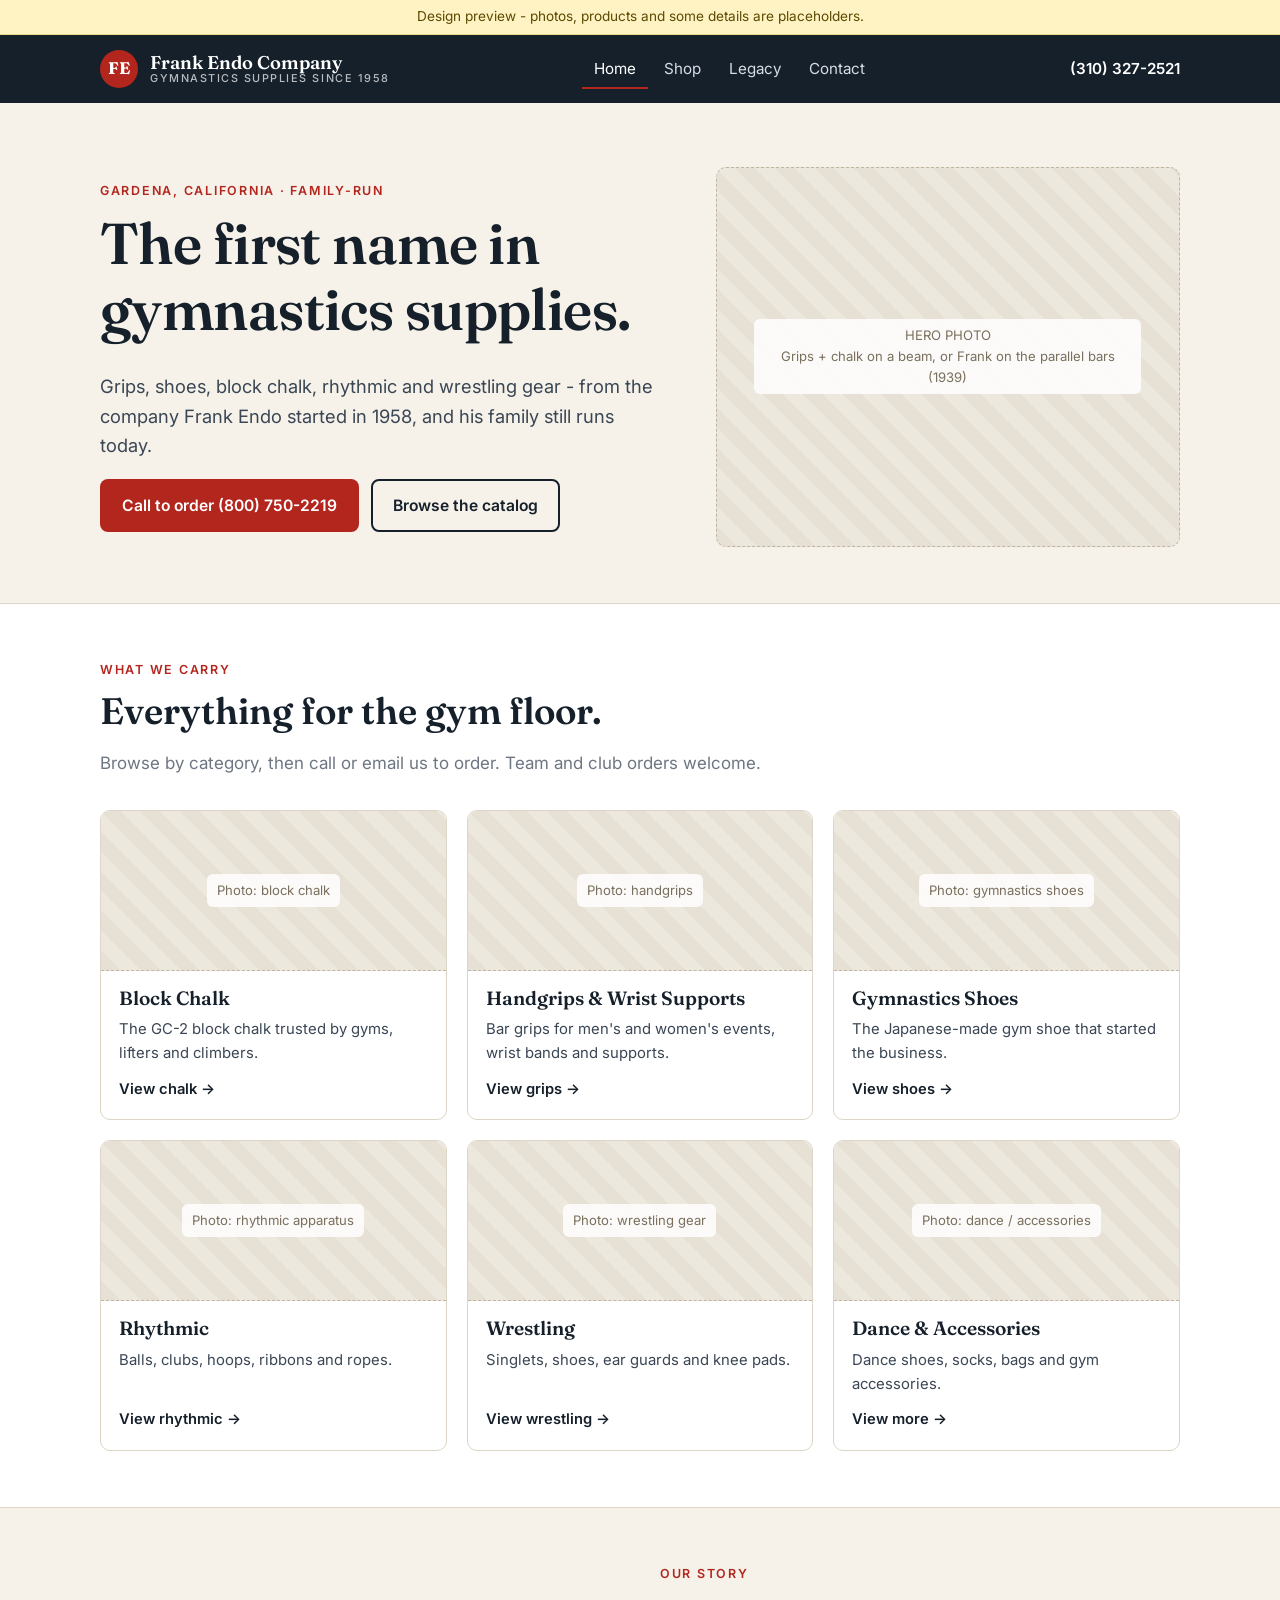
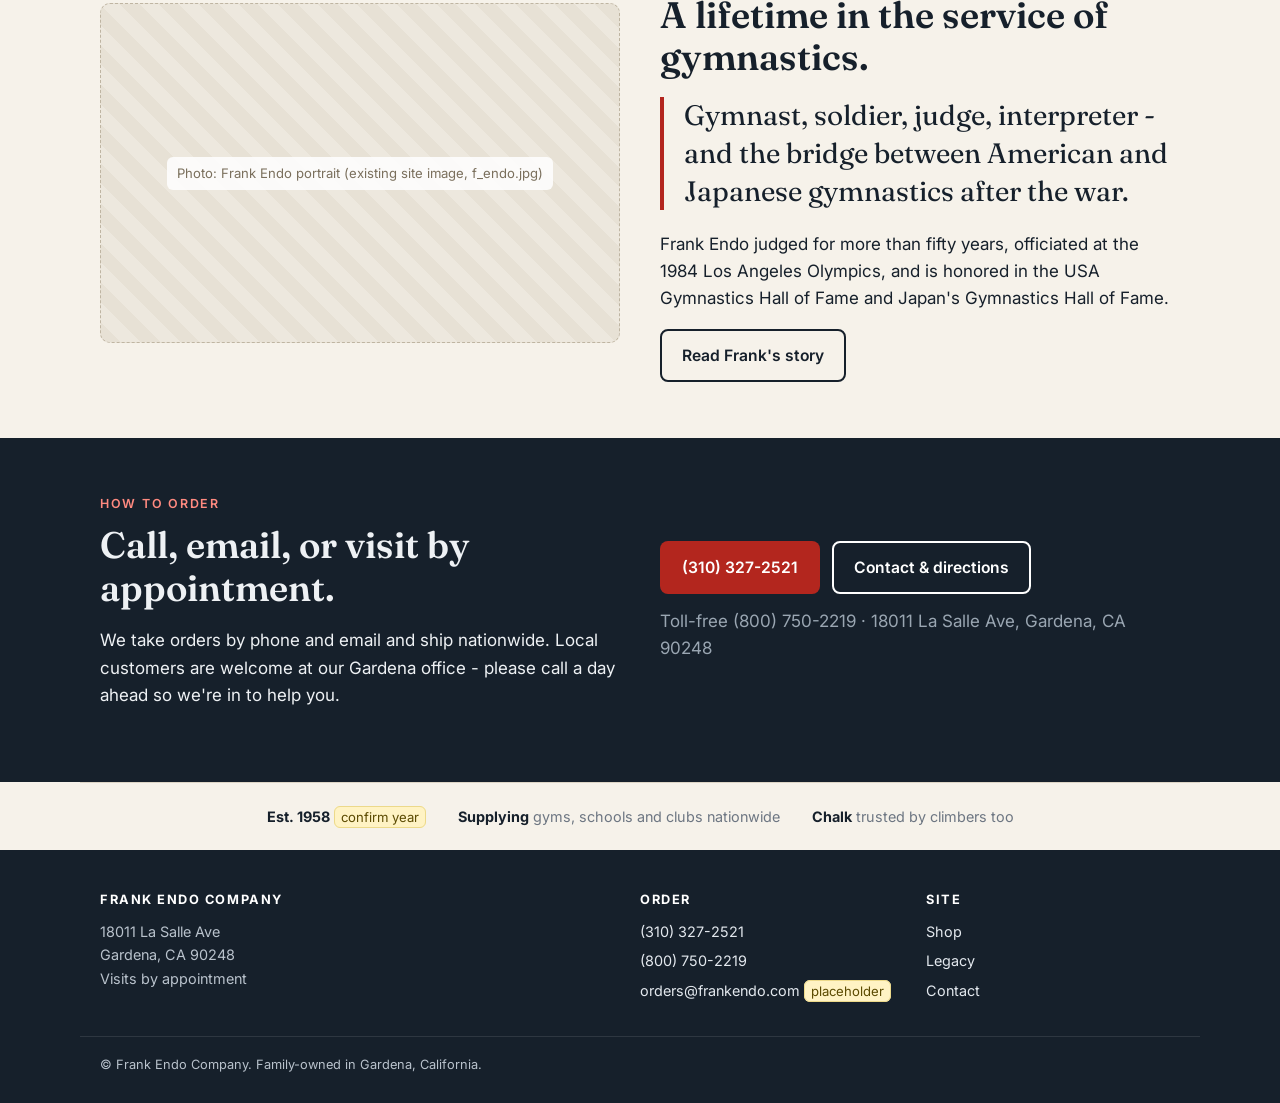
==== index.html @ 1e960a08 "Add Frank Endo demo site (placeholders)" ====
<!DOCTYPE html>
<html lang="en">
<head>
<meta charset="utf-8">
<meta name="robots" content="noindex, nofollow">
<meta name="viewport" content="width=device-width, initial-scale=1">
<title>Frank Endo Company - Gymnastics Supplies since 1958</title>
<meta name="description" content="Frank Endo Company, Gardena CA - gymnastics grips, shoes, block chalk, rhythmic and wrestling supplies. America's first gymnastics supplier. Call to order.">
<link rel="preconnect" href="https://fonts.googleapis.com">
<link href="https://fonts.googleapis.com/css2?family=Fraunces:opsz,wght@9..144,600;9..144,700&family=Inter:wght@400;500;600&display=swap" rel="stylesheet">
<link rel="stylesheet" href="styles.css">
</head>
<body>
<div class="demo-banner">Design preview - photos, products and some details are placeholders.</div>

<header class="site-header">
  <div class="wrap">
    <a class="logo" href="index.html"><span class="logo-mark">FE</span><span class="logo-text">Frank Endo Company<small>Gymnastics supplies since 1958</small></span></a>
    <nav class="nav">
      <a href="index.html" aria-current="page">Home</a>
      <a href="shop.html">Shop</a>
      <a href="legacy.html">Legacy</a>
      <a href="contact.html">Contact</a>
    </nav>
    <a class="header-call" href="tel:+13103272521">(310) 327-2521</a>
  </div>
</header>

<main>
  <section class="hero">
    <div class="wrap">
      <div>
        <span class="eyebrow">Gardena, California &middot; Family-run</span>
        <h1>The first name in gymnastics supplies.</h1>
        <p class="lead">Grips, shoes, block chalk, rhythmic and wrestling gear - from the company Frank Endo started in 1958, and his family still runs today.</p>
        <div class="btn-row">
          <a class="btn btn-primary" href="tel:+18007502219">Call to order (800) 750-2219</a>
          <a class="btn btn-ghost" href="shop.html">Browse the catalog</a>
        </div>
      </div>
      <div class="ph"><span>HERO PHOTO<br>Grips + chalk on a beam, or Frank on the parallel bars (1939)</span></div>
    </div>
  </section>

  <section class="section-alt">
    <div class="wrap">
      <div class="section-head">
        <span class="eyebrow">What we carry</span>
        <h2>Everything for the gym floor.</h2>
        <p class="muted">Browse by category, then call or email us to order. Team and club orders welcome.</p>
      </div>
      <div class="grid grid-3">
        <a class="card" href="shop.html#chalk"><div class="ph"><span>Photo: block chalk</span></div><div class="card-body"><h3>Block Chalk</h3><p>The GC-2 block chalk trusted by gyms, lifters and climbers.</p><span class="more">View chalk &rarr;</span></div></a>
        <a class="card" href="shop.html#grips"><div class="ph"><span>Photo: handgrips</span></div><div class="card-body"><h3>Handgrips &amp; Wrist Supports</h3><p>Bar grips for men's and women's events, wrist bands and supports.</p><span class="more">View grips &rarr;</span></div></a>
        <a class="card" href="shop.html#shoes"><div class="ph"><span>Photo: gymnastics shoes</span></div><div class="card-body"><h3>Gymnastics Shoes</h3><p>The Japanese-made gym shoe that started the business.</p><span class="more">View shoes &rarr;</span></div></a>
        <a class="card" href="shop.html#rhythmic"><div class="ph"><span>Photo: rhythmic apparatus</span></div><div class="card-body"><h3>Rhythmic</h3><p>Balls, clubs, hoops, ribbons and ropes.</p><span class="more">View rhythmic &rarr;</span></div></a>
        <a class="card" href="shop.html#wrestling"><div class="ph"><span>Photo: wrestling gear</span></div><div class="card-body"><h3>Wrestling</h3><p>Singlets, shoes, ear guards and knee pads.</p><span class="more">View wrestling &rarr;</span></div></a>
        <a class="card" href="shop.html#more"><div class="ph"><span>Photo: dance / accessories</span></div><div class="card-body"><h3>Dance &amp; Accessories</h3><p>Dance shoes, socks, bags and gym accessories.</p><span class="more">View more &rarr;</span></div></a>
      </div>
    </div>
  </section>

  <section>
    <div class="wrap grid grid-2">
      <div class="ph" style="min-height:340px"><span>Photo: Frank Endo portrait (existing site image, f_endo.jpg)</span></div>
      <div>
        <span class="eyebrow">Our story</span>
        <h2>A lifetime in the service of gymnastics.</h2>
        <p class="pull">Gymnast, soldier, judge, interpreter - and the bridge between American and Japanese gymnastics after the war.</p>
        <p style="margin-top:1.2em">Frank Endo judged for more than fifty years, officiated at the 1984 Los Angeles Olympics, and is honored in the USA Gymnastics Hall of Fame and Japan's Gymnastics Hall of Fame.</p>
        <a class="btn btn-ghost" href="legacy.html">Read Frank's story</a>
      </div>
    </div>
  </section>

  <section class="section-dark">
    <div class="wrap grid grid-2">
      <div>
        <span class="eyebrow">How to order</span>
        <h2>Call, email, or visit by appointment.</h2>
        <p>We take orders by phone and email and ship nationwide. Local customers are welcome at our Gardena office - please call a day ahead so we're in to help you.</p>
      </div>
      <div>
        <div class="btn-row">
          <a class="btn btn-primary" href="tel:+13103272521">(310) 327-2521</a>
          <a class="btn btn-ghost" style="color:#fff" href="contact.html">Contact &amp; directions</a>
        </div>
        <p class="muted" style="margin-top:14px;color:#9aa6b2">Toll-free (800) 750-2219 &middot; 18011 La Salle Ave, Gardena, CA 90248</p>
      </div>
    </div>
  </section>

  <div class="wrap strip">
    <span><strong>Est. 1958</strong> <span class="note">confirm year</span></span>
    <span><strong>Supplying</strong> gyms, schools and clubs nationwide</span>
    <span><strong>Chalk</strong> trusted by climbers too</span>
  </div>
</main>

<footer class="site-footer">
  <div class="wrap">
    <div>
      <h4>Frank Endo Company</h4>
      <p>18011 La Salle Ave<br>Gardena, CA 90248<br>Visits by appointment</p>
    </div>
    <div>
      <h4>Order</h4>
      <ul><li><a href="tel:+13103272521">(310) 327-2521</a></li><li><a href="tel:+18007502219">(800) 750-2219</a></li><li><a href="mailto:orders@frankendo.com">orders@frankendo.com</a> <span class="note">placeholder</span></li></ul>
    </div>
    <div>
      <h4>Site</h4>
      <ul><li><a href="shop.html">Shop</a></li><li><a href="legacy.html">Legacy</a></li><li><a href="contact.html">Contact</a></li></ul>
    </div>
  </div>
  <div class="footer-base">&copy; Frank Endo Company. Family-owned in Gardena, California.</div>
</footer>
<a class="call-bar" href="tel:+13103272521">Call to order </body>middot; (310) 327-2521</a>
</body>
</html>
---- styles.css ----
/* Frank Endo Company - demo site (placeholders) */
:root {
  --ink: #16202b;
  --ink-soft: #3a4654;
  --paper: #f6f2ea;
  --card: #ffffff;
  --line: #ddd5c6;
  --red: #b3261e;
  --red-dark: #8c1c16;
  --muted: #6d7682;
  --ph: #e7e1d5;
  --radius: 10px;
  --wrap: 1120px;
}

* { box-sizing: border-box; }
html { -webkit-text-size-adjust: 100%; }
body {
  margin: 0;
  background: var(--paper);
  color: var(--ink);
  font: 17px/1.6 "Inter", system-ui, -apple-system, "Segoe UI", sans-serif;
}
img { max-width: 100%; display: block; }
a { color: var(--red); }
h1, h2, h3 { font-family: "Fraunces", Georgia, serif; line-height: 1.15; margin: 0 0 .5em; font-weight: 600; }
h1 { font-size: clamp(2.2rem, 5vw, 3.6rem); letter-spacing: -.01em; }
h2 { font-size: clamp(1.6rem, 3.2vw, 2.3rem); }
h3 { font-size: 1.2rem; }
p { margin: 0 0 1em; }

.wrap { max-width: var(--wrap); margin: 0 auto; padding: 0 20px; }
.eyebrow { font-size: .78rem; letter-spacing: .14em; text-transform: uppercase; color: var(--red); font-weight: 600; margin-bottom: .8em; display: block; }
.muted { color: var(--muted); }

/* Demo banner */
.demo-banner { background: #fff3c4; color: #5b4a00; font-size: .85rem; text-align: center; padding: 6px 16px; border-bottom: 1px solid #ecd98a; }

/* Header */
.site-header { background: var(--ink); color: #fff; position: sticky; top: 0; z-index: 10; }
.site-header .wrap { display: flex; align-items: center; justify-content: space-between; gap: 16px; min-height: 68px; flex-wrap: wrap; }
.logo { display: flex; align-items: center; gap: 12px; color: #fff; text-decoration: none; }
.logo-mark { width: 38px; height: 38px; border-radius: 50%; background: var(--red); display: grid; place-items: center; font-family: "Fraunces", serif; font-weight: 700; font-size: 1.05rem; }
.logo-text { font-family: "Fraunces", serif; font-size: 1.15rem; font-weight: 600; line-height: 1.1; }
.logo-text small { display: block; font-family: "Inter", sans-serif; font-size: .68rem; letter-spacing: .14em; text-transform: uppercase; opacity: .7; font-weight: 500; }
.nav { display: flex; gap: 4px; flex-wrap: wrap; }
.nav a { color: #d7dde4; text-decoration: none; padding: 8px 12px; border-radius: 6px; font-size: .95rem; }
.nav a:hover { color: #fff; background: rgba(255,255,255,.08); }
.nav a[aria-current="page"] { color: #fff; box-shadow: inset 0 -2px 0 var(--red); border-radius: 0; }
.header-call { color: #fff; text-decoration: none; font-weight: 600; font-size: .95rem; white-space: nowrap; }

/* Buttons */
.btn { display: inline-block; padding: 12px 20px; border-radius: 8px; text-decoration: none; font-weight: 600; font-size: .98rem; border: 2px solid transparent; }
.btn-primary { background: var(--red); color: #fff; }
.btn-primary:hover { background: var(--red-dark); }
.btn-ghost { border-color: currentColor; color: var(--ink); }
.btn-row { display: flex; gap: 12px; flex-wrap: wrap; }

/* Placeholder image */
.ph {
  background: repeating-linear-gradient(45deg, var(--ph) 0 14px, #ede8de 14px 28px);
  border: 1px dashed #bfb5a2; border-radius: var(--radius);
  display: grid; place-items: center; text-align: center;
  color: #7a6f5c; font-size: .82rem; padding: 16px; min-height: 180px;
}
.ph span { background: rgba(255,255,255,.85); padding: 6px 10px; border-radius: 6px; max-width: 90%; }

/* Hero */
.hero { padding: 64px 0 56px; }
.hero .wrap { display: grid; grid-template-columns: 1.1fr .9fr; gap: 48px; align-items: center; }
.hero p.lead { font-size: 1.15rem; color: var(--ink-soft); max-width: 34em; }
.hero .ph { min-height: 380px; }

/* Sections */
section { padding: 56px 0; }
.section-alt { background: var(--card); border-top: 1px solid var(--line); border-bottom: 1px solid var(--line); }
.section-dark { background: var(--ink); color: #eef1f4; }
.section-dark .eyebrow { color: #ff8a80; }
.section-head { max-width: 40em; margin-bottom: 32px; }

/* Grids + cards */
.grid { display: grid; gap: 20px; }
.grid-3 { grid-template-columns: repeat(3, 1fr); }
.grid-4 { grid-template-columns: repeat(4, 1fr); }
.grid-2 { grid-template-columns: repeat(2, 1fr); gap: 40px; align-items: center; }
.card { background: var(--card); border: 1px solid var(--line); border-radius: var(--radius); overflow: hidden; display: flex; flex-direction: column; }
.card .ph { border-radius: 0; border: 0; border-bottom: 1px dashed #bfb5a2; min-height: 160px; }
.card-body { padding: 16px 18px 18px; flex: 1; display: flex; flex-direction: column; }
.card-body p { font-size: .93rem; color: var(--ink-soft); margin-bottom: .8em; }
.card-body .more { margin-top: auto; font-weight: 600; font-size: .92rem; text-decoration: none; }
a.card { color: inherit; text-decoration: none; }
a.card:hover { border-color: var(--red); }

/* Trust strip */
.strip { display: flex; flex-wrap: wrap; gap: 12px 32px; justify-content: center; font-size: .9rem; color: var(--muted); padding: 22px 0; border-top: 1px solid var(--line); }
.strip strong { color: var(--ink); }

/* Shop */
.cat-nav { display: flex; gap: 8px; flex-wrap: wrap; margin-bottom: 8px; }
.cat-nav a { background: var(--card); border: 1px solid var(--line); padding: 7px 14px; border-radius: 999px; text-decoration: none; color: var(--ink); font-size: .9rem; }
.cat-nav a:hover { border-color: var(--red); }
.shop-cat { padding: 40px 0; border-top: 1px solid var(--line); }
.shop-cat:first-of-type { border-top: 0; }
.product .ph { min-height: 170px; }
.product .price { font-size: .85rem; color: var(--muted); }
.product .sku { font-size: .75rem; color: var(--muted); letter-spacing: .04em; }
.order-box { background: var(--ink); color: #fff; border-radius: var(--radius); padding: 28px; display: flex; gap: 24px; justify-content: space-between; align-items: center; flex-wrap: wrap; }
.order-box a { color: #fff; }

/* Legacy */
.pull { font-family: "Fraunces", serif; font-size: clamp(1.3rem, 2.6vw, 1.75rem); line-height: 1.35; border-left: 4px solid var(--red); padding-left: 20px; margin: 0; }
.timeline { list-style: none; margin: 0; padding: 0; position: relative; }
.timeline::before { content: ""; position: absolute; left: 76px; top: 6px; bottom: 6px; width: 2px; background: var(--line); }
.timeline li { display: grid; grid-template-columns: 64px 1fr; gap: 28px; padding: 14px 0; position: relative; }
.timeline li::before { content: ""; position: absolute; left: 71px; top: 22px; width: 12px; height: 12px; border-radius: 50%; background: var(--red); border: 2px solid var(--paper); }
.timeline .yr { font-family: "Fraunces", serif; font-weight: 700; font-size: 1.1rem; text-align: right; padding-top: 2px; }
.timeline h3 { margin-bottom: .25em; font-size: 1.08rem; }
.timeline p { margin: 0; color: var(--ink-soft); font-size: .96rem; }
.honors { list-style: none; padding: 0; margin: 0; display: grid; gap: 14px; grid-template-columns: repeat(2, 1fr); }
.honors li { background: var(--card); border: 1px solid var(--line); border-radius: var(--radius); padding: 18px 20px; }
.honors .yr { font-size: .8rem; color: var(--red); font-weight: 700; letter-spacing: .06em; }
.honors h3 { margin: .2em 0 .3em; font-size: 1.05rem; }
.honors p { margin: 0; font-size: .92rem; color: var(--ink-soft); }
.links-list { columns: 2; column-gap: 40px; padding-left: 1.1em; }
.links-list li { margin-bottom: .6em; break-inside: avoid; }
.note { font-size: .82rem; background: #fff3c4; border: 1px solid #ecd98a; color: #5b4a00; border-radius: 6px; padding: 2px 6px; }

/* Contact */
.contact-grid { display: grid; grid-template-columns: 1fr 1fr; gap: 40px; }
.info-block { background: var(--card); border: 1px solid var(--line); border-radius: var(--radius); padding: 24px; margin-bottom: 20px; }
.info-block h3 { margin-bottom: .4em; }
.big-phone { font-family: "Fraunces", serif; font-size: 1.7rem; font-weight: 600; color: var(--ink); text-decoration: none; display: block; }
form label { display: block; font-size: .88rem; font-weight: 600; margin: 14px 0 6px; }
form input, form textarea, form select { width: 100%; padding: 11px 12px; border: 1px solid var(--line); border-radius: 8px; font: inherit; background: #fff; }
form textarea { min-height: 120px; resize: vertical; }
form button { margin-top: 18px; cursor: pointer; }

/* Footer */
.site-footer { background: var(--ink); color: #b9c2cc; font-size: .9rem; padding: 40px 0 28px; margin-top: 0; }
.site-footer .wrap { display: grid; grid-template-columns: 2fr 1fr 1fr; gap: 32px; }
.site-footer a { color: #e3e8ee; text-decoration: none; }
.site-footer h4 { color: #fff; font-size: .8rem; letter-spacing: .12em; text-transform: uppercase; margin: 0 0 10px; }
.site-footer ul { list-style: none; padding: 0; margin: 0; }
.site-footer li { margin-bottom: 6px; }
.footer-base { max-width: var(--wrap); margin: 28px auto 0; padding: 18px 20px 0; border-top: 1px solid rgba(255,255,255,.1); font-size: .8rem; }

/* Responsive */
@media (max-width: 900px) {
  .hero .wrap, .grid-2, .contact-grid { grid-template-columns: 1fr; }
  .hero .ph { min-height: 260px; }
  .grid-4 { grid-template-columns: repeat(2, 1fr); }
  .grid-3 { grid-template-columns: repeat(2, 1fr); }
  .honors { grid-template-columns: 1fr; }
  .site-footer .wrap { grid-template-columns: 1fr 1fr; }
}
@media (max-width: 560px) {
  body { font-size: 16px; }
  .wrap { padding: 0 16px; }
  .grid-3, .grid-4 { grid-template-columns: 1fr; }
  .shop-cat .grid-4 { grid-template-columns: 1fr 1fr; gap: 12px; }
  .product .ph { min-height: 110px; }
  .product .card-body { padding: 12px; }
  .product h3 { font-size: 1rem; }
  .product .card-body p { font-size: .85rem; }
  .site-header { position: static; }
  .site-header .wrap { min-height: 0; padding-top: 10px; gap: 8px; }
  .hero .btn-row .btn { width: 100%; text-align: center; }
  .header-call { display: none; }
  .nav { width: 100%; justify-content: space-between; padding-bottom: 8px; }
  .nav a { padding: 6px 8px; }
  .links-list { columns: 1; }
  .timeline::before { left: 56px; }
  .timeline li { grid-template-columns: 44px 1fr; gap: 26px; }
  .timeline li::before { left: 51px; }
  .site-footer .wrap { grid-template-columns: 1fr; }
  section { padding: 44px 0; }
  .hero { padding: 40px 0; }
}

/* Mobile tap-to-call bar */
.call-bar { display: none; }
@media (max-width: 560px) {
  .call-bar { display: block; position: fixed; left: 12px; right: 12px; bottom: 12px; z-index: 20; background: var(--red); color: #fff; text-align: center; font-weight: 600; padding: 14px; border-radius: 10px; text-decoration: none; box-shadow: 0 6px 20px rgba(0,0,0,.25); }
  .site-footer { padding-bottom: 84px; }
}
@media (max-width: 560px) {
  .section-alt .grid-3 { grid-template-columns: 1fr 1fr; gap: 12px; }
  .section-alt .grid-3 .ph { min-height: 100px; }
  .section-alt .grid-3 .card-body { padding: 12px; }
  .section-alt .grid-3 .card-body h3 { font-size: 1rem; }
  .section-alt .grid-3 .card-body p { display: none; }
}
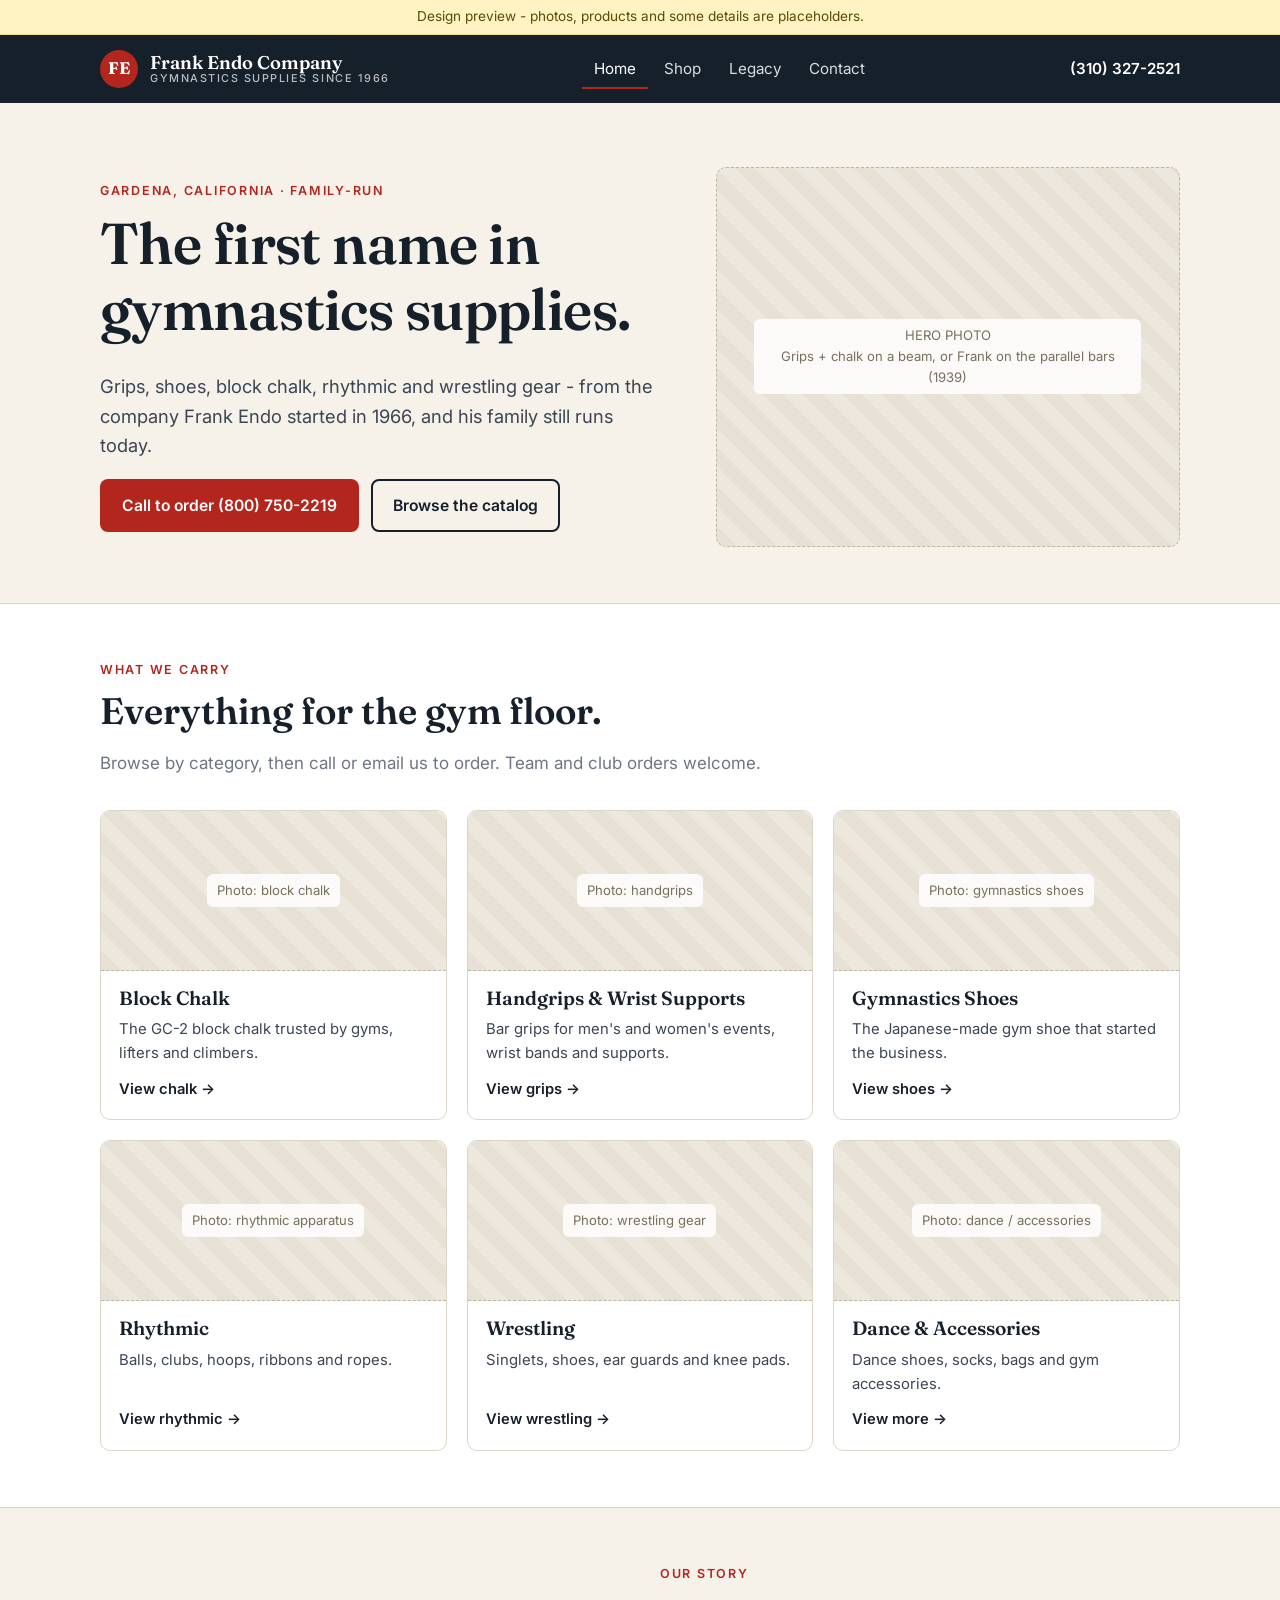
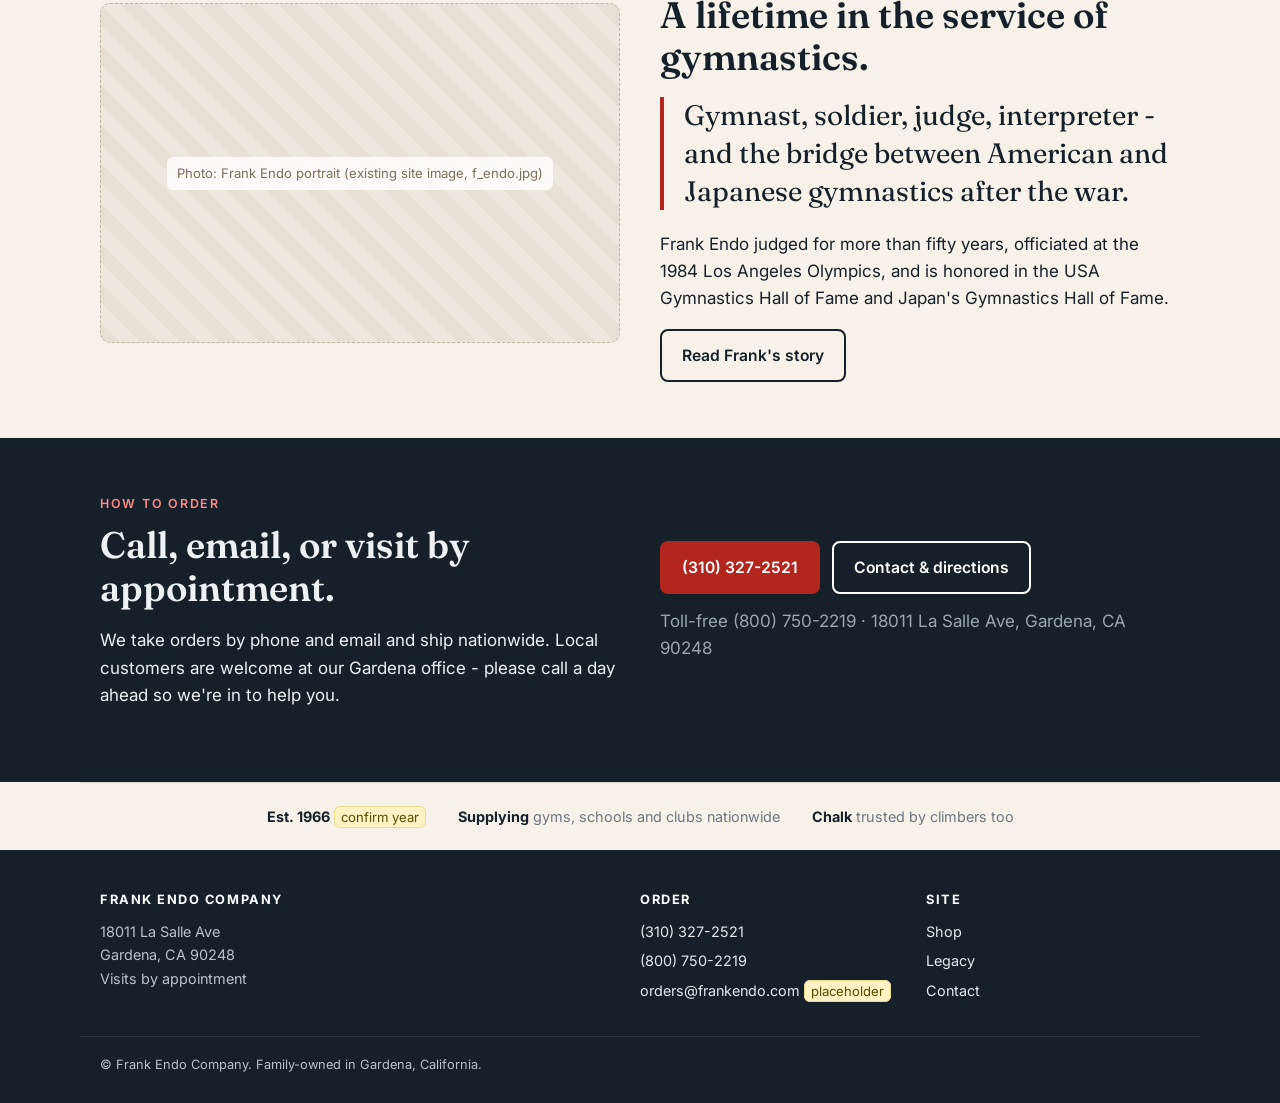
==== commit 837ee176: "Change founding year to 1966 to match frankendo.com Co-Authored-By: Claude Fable 5.1 <noreply@anthro" ====
--- a/index.html
+++ b/index.html
@@ -4,7 +4,7 @@
 <meta charset="utf-8">
 <meta name="robots" content="noindex, nofollow">
 <meta name="viewport" content="width=device-width, initial-scale=1">
-<title>Frank Endo Company - Gymnastics Supplies since 1958</title>
+<title>Frank Endo Company - Gymnastics Supplies since 1966</title>
 <meta name="description" content="Frank Endo Company, Gardena CA - gymnastics grips, shoes, block chalk, rhythmic and wrestling supplies. America's first gymnastics supplier. Call to order.">
 <link rel="preconnect" href="https://fonts.googleapis.com">
 <link href="https://fonts.googleapis.com/css2?family=Fraunces:opsz,wght@9..144,600;9..144,700&family=Inter:wght@400;500;600&display=swap" rel="stylesheet">
@@ -15,7 +15,7 @@
 
 <header class="site-header">
   <div class="wrap">
-    <a class="logo" href="index.html"><span class="logo-mark">FE</span><span class="logo-text">Frank Endo Company<small>Gymnastics supplies since 1958</small></span></a>
+    <a class="logo" href="index.html"><span class="logo-mark">FE</span><span class="logo-text">Frank Endo Company<small>Gymnastics supplies since 1966</small></span></a>
     <nav class="nav">
       <a href="index.html" aria-current="page">Home</a>
       <a href="shop.html">Shop</a>
@@ -32,7 +32,7 @@
       <div>
         <span class="eyebrow">Gardena, California &middot; Family-run</span>
         <h1>The first name in gymnastics supplies.</h1>
-        <p class="lead">Grips, shoes, block chalk, rhythmic and wrestling gear - from the company Frank Endo started in 1958, and his family still runs today.</p>
+        <p class="lead">Grips, shoes, block chalk, rhythmic and wrestling gear - from the company Frank Endo started in 1966, and his family still runs today.</p>
         <div class="btn-row">
           <a class="btn btn-primary" href="tel:+18007502219">Call to order (800) 750-2219</a>
           <a class="btn btn-ghost" href="shop.html">Browse the catalog</a>
@@ -91,7 +91,7 @@
   </section>
 
   <div class="wrap strip">
-    <span><strong>Est. 1958</strong> <span class="note">confirm year</span></span>
+    <span><strong>Est. 1966</strong> <span class="note">confirm year</span></span>
     <span><strong>Supplying</strong> gyms, schools and clubs nationwide</span>
     <span><strong>Chalk</strong> trusted by climbers too</span>
   </div>
@@ -114,6 +114,6 @@
   </div>
   <div class="footer-base">&copy; Frank Endo Company. Family-owned in Gardena, California.</div>
 </footer>
-<a class="call-bar" href="tel:+13103272521">Call to order </body>middot; (310) 327-2521</a>
+<a class="call-bar" href="tel:+13103272521">Call to order &middot; (310) 327-2521</a>
 </body>
 </html>
--- a/styles.css
+++ b/styles.css
@@ -190,3 +190,4 @@
   .section-alt .grid-3 .card-body h3 { font-size: 1rem; }
   .section-alt .grid-3 .card-body p { display: none; }
 }
+@media (max-width: 900px) { .header-call { display: none; } }
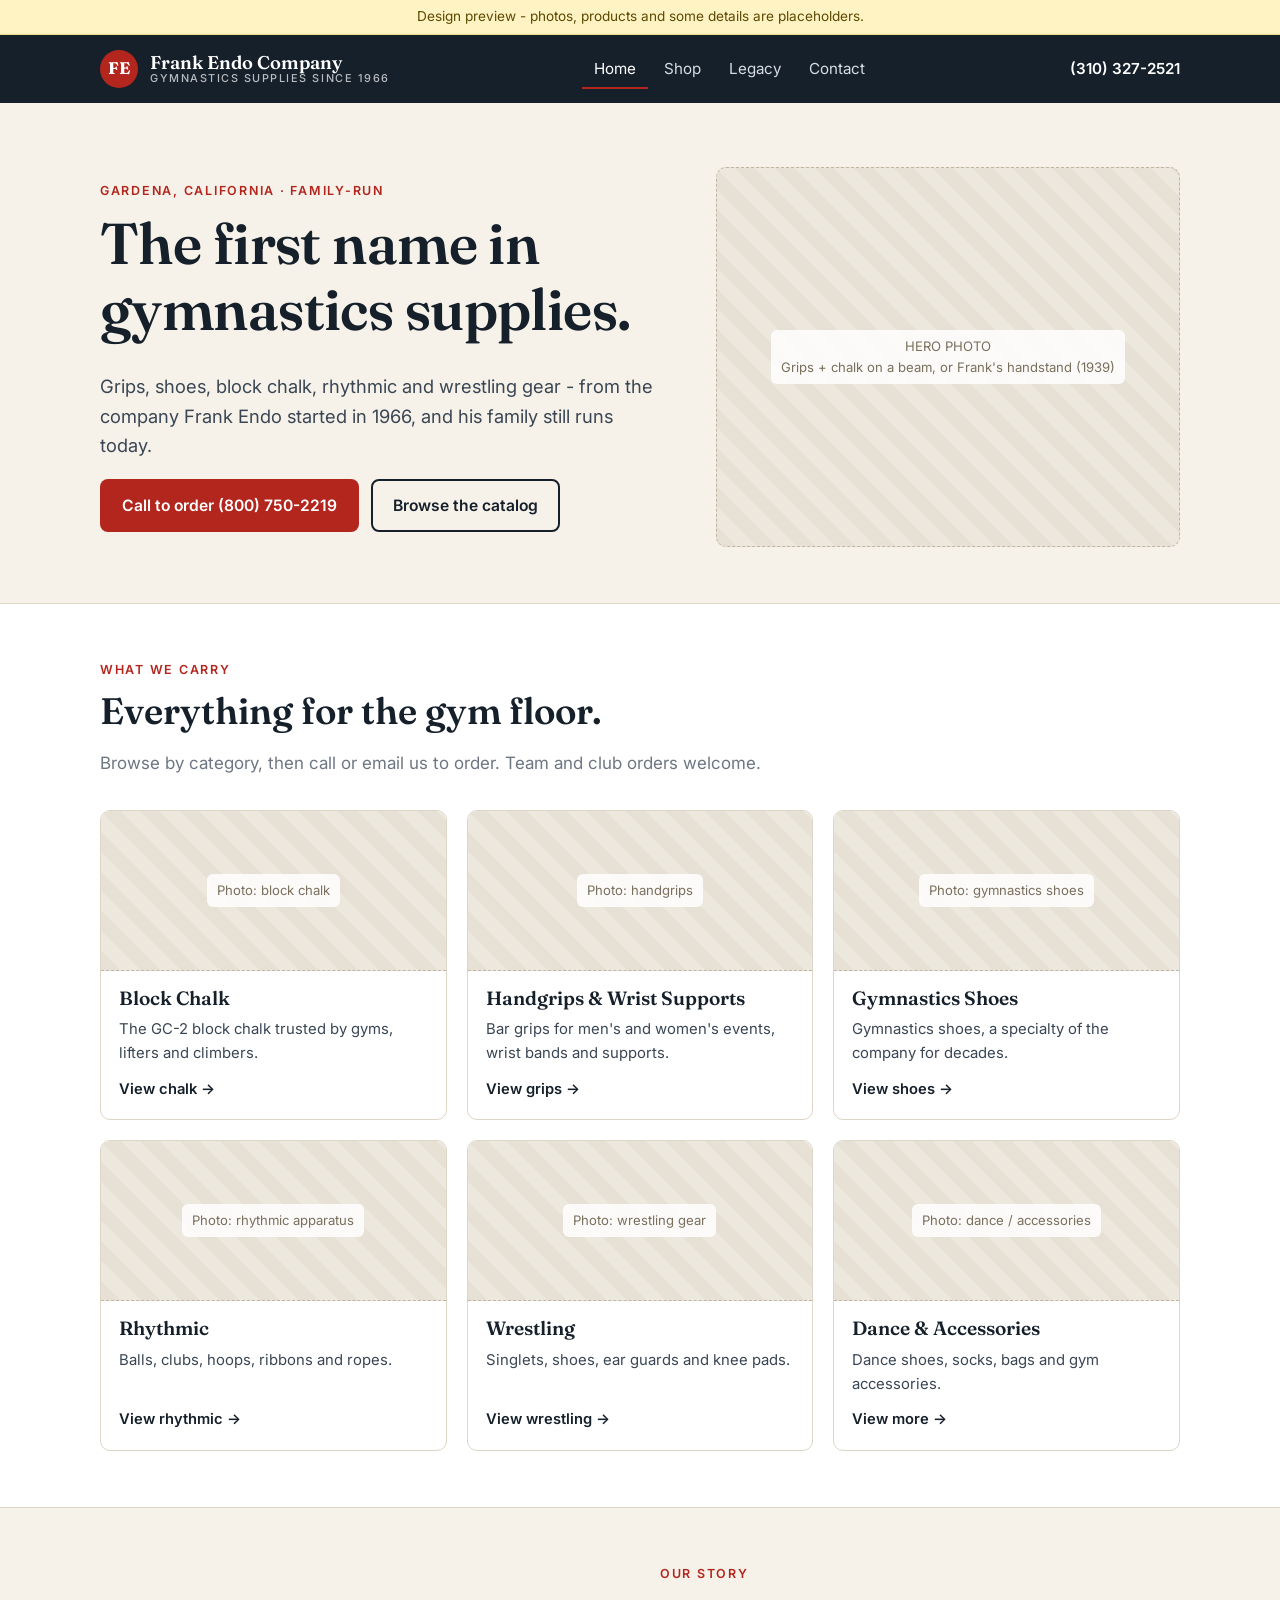
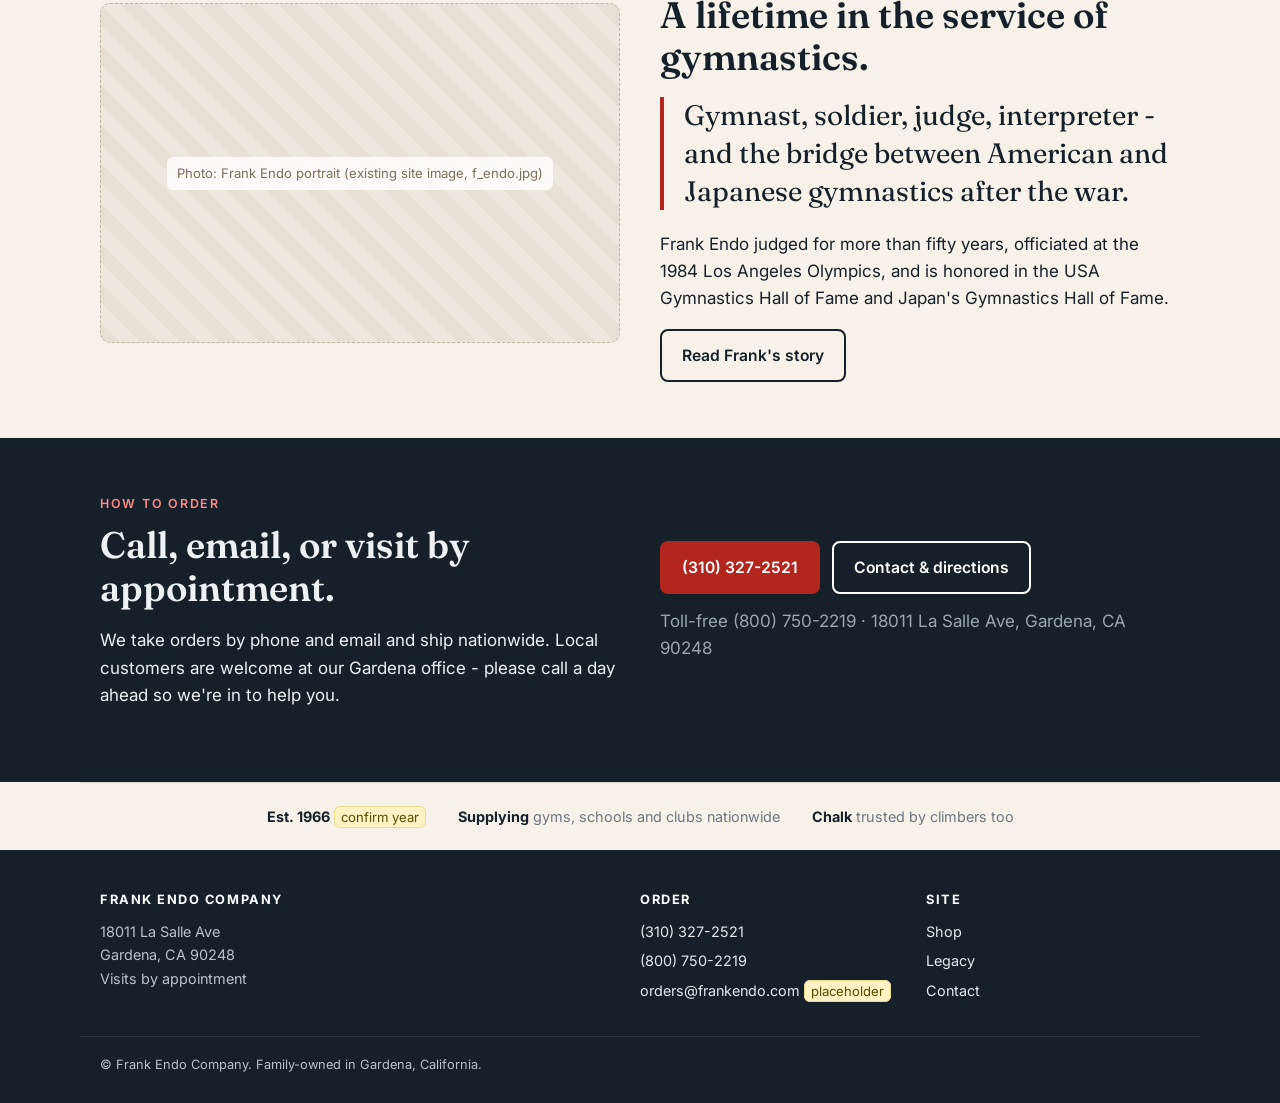
==== commit 3a7e2b6b: "Fact-check Legacy and Home copy against sources Co-Authored-By: Claude Fable 5.1 <noreply@anthropic." ====
--- a/index.html
+++ b/index.html
@@ -5,7 +5,7 @@
 <meta name="robots" content="noindex, nofollow">
 <meta name="viewport" content="width=device-width, initial-scale=1">
 <title>Frank Endo Company - Gymnastics Supplies since 1966</title>
-<meta name="description" content="Frank Endo Company, Gardena CA - gymnastics grips, shoes, block chalk, rhythmic and wrestling supplies. America's first gymnastics supplier. Call to order.">
+<meta name="description" content="Frank Endo Company, Gardena CA - gymnastics grips, shoes, block chalk, rhythmic and wrestling supplies. Call to order.">
 <link rel="preconnect" href="https://fonts.googleapis.com">
 <link href="https://fonts.googleapis.com/css2?family=Fraunces:opsz,wght@9..144,600;9..144,700&family=Inter:wght@400;500;600&display=swap" rel="stylesheet">
 <link rel="stylesheet" href="styles.css">
@@ -38,7 +38,7 @@
           <a class="btn btn-ghost" href="shop.html">Browse the catalog</a>
         </div>
       </div>
-      <div class="ph"><span>HERO PHOTO<br>Grips + chalk on a beam, or Frank on the parallel bars (1939)</span></div>
+      <div class="ph"><span>HERO PHOTO<br>Grips + chalk on a beam, or Frank's handstand (1939)</span></div>
     </div>
   </section>
 
@@ -52,7 +52,7 @@
       <div class="grid grid-3">
         <a class="card" href="shop.html#chalk"><div class="ph"><span>Photo: block chalk</span></div><div class="card-body"><h3>Block Chalk</h3><p>The GC-2 block chalk trusted by gyms, lifters and climbers.</p><span class="more">View chalk &rarr;</span></div></a>
         <a class="card" href="shop.html#grips"><div class="ph"><span>Photo: handgrips</span></div><div class="card-body"><h3>Handgrips &amp; Wrist Supports</h3><p>Bar grips for men's and women's events, wrist bands and supports.</p><span class="more">View grips &rarr;</span></div></a>
-        <a class="card" href="shop.html#shoes"><div class="ph"><span>Photo: gymnastics shoes</span></div><div class="card-body"><h3>Gymnastics Shoes</h3><p>The Japanese-made gym shoe that started the business.</p><span class="more">View shoes &rarr;</span></div></a>
+        <a class="card" href="shop.html#shoes"><div class="ph"><span>Photo: gymnastics shoes</span></div><div class="card-body"><h3>Gymnastics Shoes</h3><p>Gymnastics shoes, a specialty of the company for decades.</p><span class="more">View shoes &rarr;</span></div></a>
         <a class="card" href="shop.html#rhythmic"><div class="ph"><span>Photo: rhythmic apparatus</span></div><div class="card-body"><h3>Rhythmic</h3><p>Balls, clubs, hoops, ribbons and ropes.</p><span class="more">View rhythmic &rarr;</span></div></a>
         <a class="card" href="shop.html#wrestling"><div class="ph"><span>Photo: wrestling gear</span></div><div class="card-body"><h3>Wrestling</h3><p>Singlets, shoes, ear guards and knee pads.</p><span class="more">View wrestling &rarr;</span></div></a>
         <a class="card" href="shop.html#more"><div class="ph"><span>Photo: dance / accessories</span></div><div class="card-body"><h3>Dance &amp; Accessories</h3><p>Dance shoes, socks, bags and gym accessories.</p><span class="more">View more &rarr;</span></div></a>
